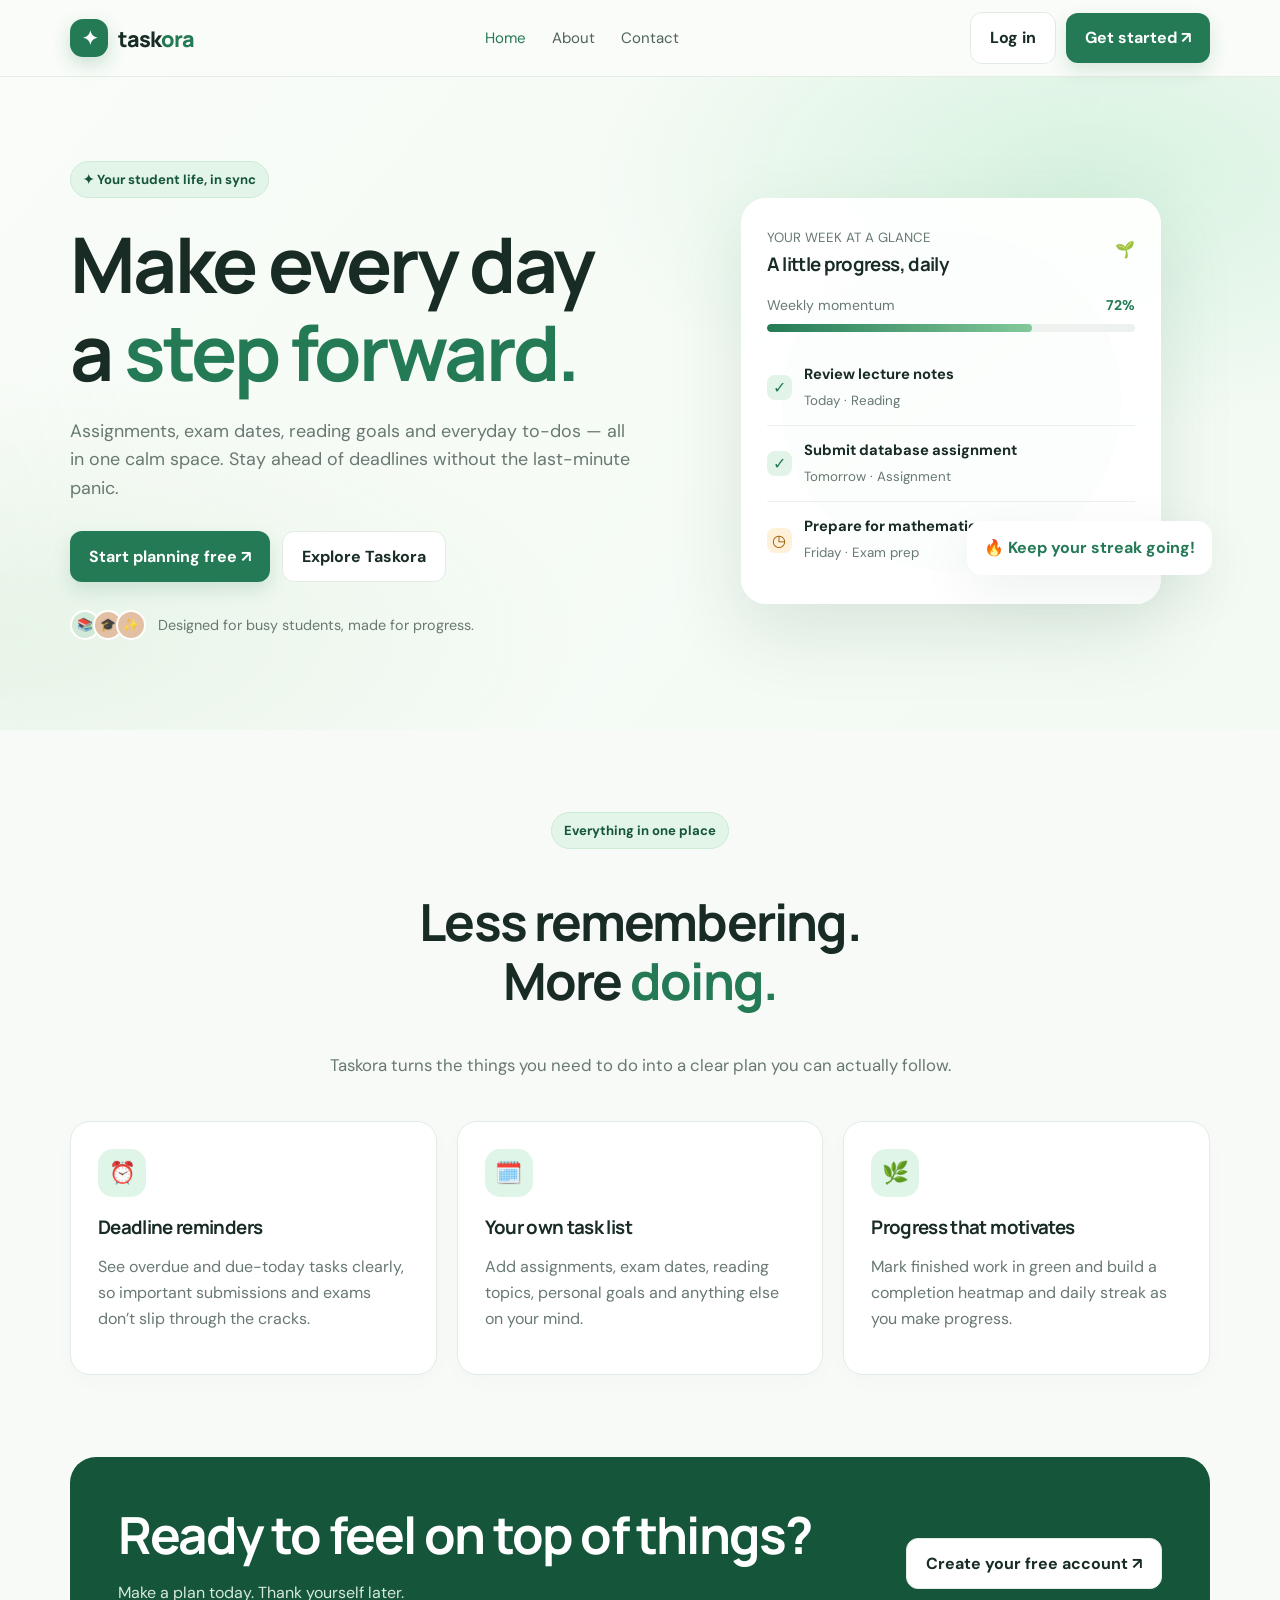
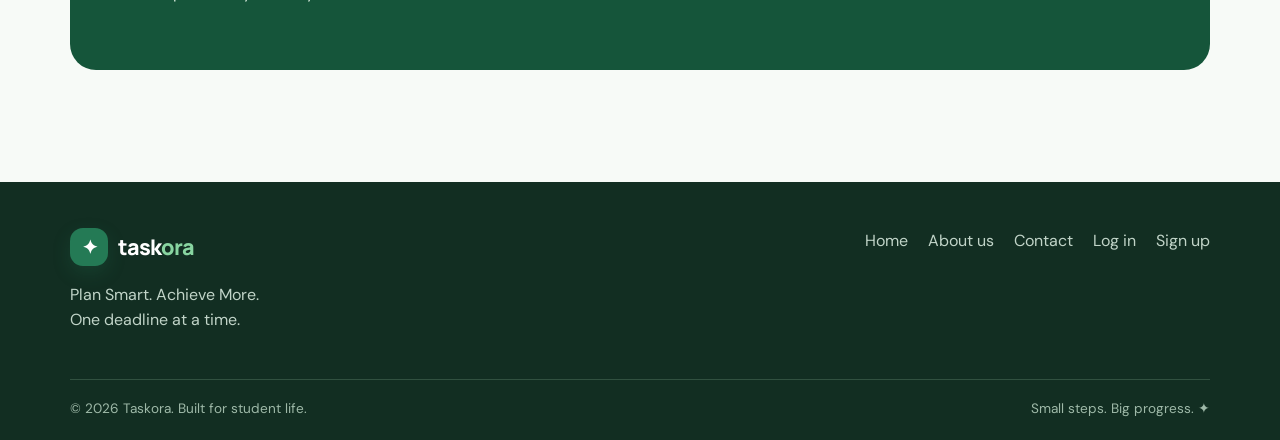
==== taskora/index.html @ 34392386 "first commit" ====
<!DOCTYPE html>
<html lang="en"><head><meta charset="UTF-8"><meta name="viewport" content="width=device-width,initial-scale=1"><meta name="description" content="Taskora helps students plan assignments, exams, study sessions, and daily goals."><title>Taskora — Plan Smart. Achieve More.</title><link rel="stylesheet" href="assets/css/style.css"></head><body>
<header class="site-header"><div class="container nav">
<a class="brand" href="index.html"><span class="brand-mark">✦</span><span>task<em>ora</em></span></a>
<nav class="nav-links" aria-label="Main navigation"><a class="active" href="index.html">Home</a><a class="" href="about.html">About</a><a class="" href="contact.html">Contact</a></nav>
<div class="nav-actions"><a class="btn btn-light" href="login.html">Log in</a><a class="btn btn-primary" href="signup.html">Get started ↗</a></div>
</div></header>
<main><section class="hero"><div class="container hero-grid"><div><span class="eyebrow">✦ Your student life, in sync</span><h1>Make every day a <span>step forward.</span></h1><p class="hero-copy">Assignments, exam dates, reading goals and everyday to-dos — all in one calm space. Stay ahead of deadlines without the last-minute panic.</p><div class="hero-actions"><a class="btn btn-primary" href="signup.html">Start planning free ↗</a><a class="btn btn-light" href="about.html">Explore Taskora</a></div><div class="micro-proof"><div class="avatar-stack"><span>📚</span><span>🎓</span><span>✨</span></div><span>Designed for busy students, made for progress.</span></div></div><div class="hero-art"><div class="orb"></div><div class="hero-panel"><div class="panel-top"><div><small>YOUR WEEK AT A GLANCE</small><h3 style="margin:5px 0 0">A little progress, daily</h3></div><span>🌱</span></div><p style="font-size:.88rem;margin:18px 0 5px">Weekly momentum <b style="float:right;color:#247a55">72%</b></p><div class="progress-line"><span></span></div><div class="demo-task"><span class="demo-check">✓</span><div><strong>Review lecture notes</strong><small>Today · Reading</small></div></div><div class="demo-task"><span class="demo-check">✓</span><div><strong>Submit database assignment</strong><small>Tomorrow · Assignment</small></div></div><div class="demo-task"><span class="demo-check" style="background:#fff0d9;color:#9c5b00">◷</span><div><strong>Prepare for mathematics exam</strong><small>Friday · Exam prep</small></div></div></div><div class="floating-note">🔥 <span>Keep your streak going!</span></div></div></div></section>
<section class="section"><div class="container"><div class="section-head"><span class="eyebrow">Everything in one place</span><h2>Less remembering.<br>More <span style="color:var(--green)">doing.</span></h2><p>Taskora turns the things you need to do into a clear plan you can actually follow.</p></div><div class="feature-grid"><article class="feature-card"><div class="feature-icon">⏰</div><h3>Deadline reminders</h3><p>See overdue and due-today tasks clearly, so important submissions and exams don’t slip through the cracks.</p></article><article class="feature-card"><div class="feature-icon">🗓️</div><h3>Your own task list</h3><p>Add assignments, exam dates, reading topics, personal goals and anything else on your mind.</p></article><article class="feature-card"><div class="feature-icon">🌿</div><h3>Progress that motivates</h3><p>Mark finished work in green and build a completion heatmap and daily streak as you make progress.</p></article></div></div></section>
<section class="section" style="padding-top:0"><div class="container"><div class="cta-band"><div><h2>Ready to feel on top of things?</h2><p>Make a plan today. Thank yourself later.</p></div><a class="btn btn-light" href="signup.html">Create your free account ↗</a></div></div></section></main>
<footer class="site-footer"><div class="container"><div class="footer-top"><div><a class="brand" href="index.html"><span class="brand-mark">✦</span><span>task<em>ora</em></span></a><p>Plan Smart. Achieve More.<br>One deadline at a time.</p></div><div class="footer-links"><a href="index.html">Home</a><a href="about.html">About us</a><a href="contact.html">Contact</a><a href="login.html">Log in</a><a href="signup.html">Sign up</a></div></div><div class="footer-bottom"><span>© 2026 Taskora. Built for student life.</span><span>Small steps. Big progress. ✦</span></div></div></footer></body></html>
---- taskora/assets/css/style.css ----
@import url('https://fonts.googleapis.com/css2?family=DM+Sans:wght@400;500;600;700&family=Manrope:wght@400;500;600;700;800&display=swap');
:root{--green:#247a55;--green-dark:#15553a;--mint:#dff5e8;--ink:#182b25;--muted:#687971;--paper:#f7faf7;--white:#fff;--line:#e2ebe5;--orange:#f4a261;--red:#c94c4c;--shadow:0 18px 55px #153f2b12}
*{box-sizing:border-box}html{scroll-behavior:smooth}body{margin:0;font-family:'DM Sans',sans-serif;color:var(--ink);background:var(--paper);line-height:1.6}h1,h2,h3,h4{font-family:Manrope,sans-serif;line-height:1.15;letter-spacing:-.035em}h1{font-size:clamp(2.5rem,6vw,5rem)}h2{font-size:clamp(2rem,4vw,3.2rem)}p{color:var(--muted)}a{color:inherit;text-decoration:none}button,input,textarea,select{font:inherit}button,.btn{cursor:pointer;border:0}.container{width:min(1140px,calc(100% - 40px));margin:auto}.site-header{position:sticky;top:0;z-index:20;background:#f9fcf8eF;backdrop-filter:blur(16px);border-bottom:1px solid #e3ece5}.nav{height:76px;display:flex;align-items:center;justify-content:space-between;gap:24px}.brand{display:inline-flex;align-items:center;gap:10px;font:800 1.35rem Manrope,sans-serif;letter-spacing:-.05em}.brand-mark{width:38px;height:38px;display:grid;place-items:center;border-radius:13px;background:var(--green);color:white;font-size:1.2rem;box-shadow:0 7px 18px #247a5538}.brand em{font-style:normal;color:var(--green)}.nav-links{display:flex;align-items:center;gap:26px;font-size:.94rem;color:#4f6359}.nav-links a:hover,.nav-links a.active{color:var(--green)}.nav-actions{display:flex;align-items:center;gap:10px}.btn{display:inline-flex;align-items:center;justify-content:center;gap:8px;padding:12px 19px;border-radius:12px;font-weight:700;transition:transform .2s,box-shadow .2s,background .2s}.btn:hover{transform:translateY(-2px)}.btn-primary{background:var(--green);color:#fff;box-shadow:0 8px 18px #247a5528}.btn-primary:hover{background:var(--green-dark)}.btn-light{background:#fff;border:1px solid var(--line);color:var(--ink)}.btn-ghost{background:transparent;color:var(--green)}.hero{position:relative;overflow:hidden;padding:84px 0 90px;background:radial-gradient(ellipse at 85% 15%,#d7f2df 0,transparent 33%),radial-gradient(ellipse at 0 85%,#e7f4e7 0,transparent 32%),linear-gradient(130deg,#f9fcf8,#f2faf3)}.hero-grid{display:grid;grid-template-columns:1.05fr .95fr;align-items:center;gap:48px}.eyebrow{display:inline-flex;align-items:center;gap:8px;background:#e3f5e8;color:var(--green-dark);border:1px solid #ccebd5;border-radius:999px;padding:7px 12px;font-weight:700;font-size:.82rem}.hero h1{margin:22px 0 20px}.hero h1 span{color:var(--green)}.hero-copy{font-size:1.12rem;max-width:590px}.hero-actions{display:flex;gap:12px;flex-wrap:wrap;margin:28px 0}.micro-proof{display:flex;align-items:center;gap:12px;color:var(--muted);font-size:.9rem}.avatar-stack{display:flex}.avatar-stack span{width:30px;height:30px;border-radius:50%;display:grid;place-items:center;background:#e3bfa3;border:2px solid white;margin-left:-7px;font-size:.8rem}.avatar-stack span:first-child{margin-left:0;background:#d2e9d9}.hero-art{position:relative;min-height:420px;display:grid;place-items:center}.orb{position:absolute;width:340px;height:340px;border-radius:50%;background:linear-gradient(145deg,#dff5e6,#b6e4c7);filter:blur(1px);animation:float 7s ease-in-out infinite}.hero-panel{position:relative;width:min(100%,420px);padding:25px;border-radius:25px;background:#ffffffed;border:1px solid white;box-shadow:0 28px 75px #235f3b22;transform:rotate(2deg);animation:rise .8s ease both}.panel-top{display:flex;justify-content:space-between;align-items:center}.panel-top small,.muted{color:var(--muted)}.progress-line{height:8px;border-radius:9px;background:#edf2ee;overflow:hidden;margin:8px 0 18px}.progress-line span{display:block;width:72%;height:100%;background:linear-gradient(90deg,#247a55,#83c99a);border-radius:9px}.demo-task{display:flex;align-items:center;gap:12px;padding:13px 0;border-bottom:1px solid #edf1ed}.demo-task:last-child{border:0}.demo-check{width:25px;height:25px;display:grid;place-items:center;border-radius:8px;background:#e2f4e7;color:var(--green)}.demo-task strong{display:block;font-size:.92rem}.demo-task small{color:var(--muted)}.floating-note{position:absolute;right:-2px;bottom:36px;padding:14px 17px;background:white;border-radius:15px;box-shadow:var(--shadow);font-weight:700;animation:float 5s ease-in-out infinite}.floating-note span{color:var(--green)}.section{padding:82px 0}.section-head{text-align:center;max-width:700px;margin:0 auto 42px}.section-head p{font-size:1.05rem}.feature-grid,.values-grid{display:grid;grid-template-columns:repeat(3,1fr);gap:20px}.feature-card,.value-card{background:#fff;border:1px solid var(--line);padding:27px;border-radius:20px;box-shadow:0 6px 22px #153f2b05;transition:transform .25s,box-shadow .25s}.feature-card:hover,.value-card:hover{transform:translateY(-6px);box-shadow:var(--shadow)}.feature-icon{width:48px;height:48px;border-radius:15px;display:grid;place-items:center;background:var(--mint);font-size:1.35rem}.feature-card h3{margin:20px 0 8px}.cta-band{background:var(--green-dark);color:#fff;padding:48px;border-radius:26px;display:flex;justify-content:space-between;align-items:center;gap:20px}.cta-band h2{margin:0;color:#fff}.cta-band p{color:#d5e9dc}.page-hero{padding:68px 0 50px;background:radial-gradient(ellipse at 85% 20%,#d8f1df,transparent 35%),#f5faf5;text-align:center}.page-hero h1{font-size:clamp(2.4rem,5vw,4rem);margin:15px auto}.page-hero p{max-width:680px;margin:0 auto;font-size:1.08rem}.about-grid{display:grid;grid-template-columns:1fr 1fr;align-items:center;gap:45px}.about-visual{min-height:360px;border-radius:26px;background:linear-gradient(140deg,#dff4e5,#b7e0c5);display:grid;place-items:center;font-size:8rem;position:relative;overflow:hidden}.about-visual:after{content:"";position:absolute;width:230px;height:230px;border:1px solid #fff8;border-radius:50%;animation:spin 22s linear infinite}.team-grid{display:grid;grid-template-columns:repeat(3,1fr);gap:22px}.team-card{overflow:hidden;background:white;border:1px solid var(--line);border-radius:20px;text-align:center;padding-bottom:24px}.team-photo{height:210px;width:100%;object-fit:cover;background:#e1eee4}.team-card h3{margin:18px 0 4px}.team-card p{margin:0}.contact-grid{display:grid;grid-template-columns:.8fr 1.2fr;gap:28px}.contact-info,.form-card,.auth-card,.profile-card,.panel-card{background:#fff;border:1px solid var(--line);border-radius:22px;padding:28px;box-shadow:var(--shadow)}.contact-item{display:flex;gap:14px;margin:25px 0}.contact-item b{display:block}.field{margin:0 0 17px}.field label{display:block;font-size:.9rem;font-weight:700;margin-bottom:7px}.field input,.field textarea,.field select,.filter-select{width:100%;padding:13px 14px;border:1px solid #dbe6de;border-radius:11px;background:#fbfdfb;outline:none;color:var(--ink)}.field input:focus,.field textarea:focus,.field select:focus{border-color:#65ae7d;box-shadow:0 0 0 3px #dff5e8}.field textarea{min-height:130px;resize:vertical}.auth-shell{min-height:calc(100vh - 150px);display:grid;place-items:center;padding:55px 20px;background:radial-gradient(ellipse at 20% 20%,#dff5e6,transparent 34%),radial-gradient(ellipse at 80% 80%,#d5eddd,transparent 30%),#f7faf7}.auth-card{width:min(100%,460px);padding:36px;animation:rise .55s ease both}.auth-card h1{font-size:2.1rem;margin:10px 0}.auth-card>p{margin-bottom:25px}.auth-logo{display:flex;justify-content:center;margin-bottom:20px}.auth-card .btn{width:100%}.divider{display:flex;align-items:center;gap:12px;color:#8a9a91;font-size:.83rem;margin:20px 0}.divider:before,.divider:after{content:"";height:1px;background:var(--line);flex:1}.form-message{font-size:.9rem;margin:12px 0}.form-message.error{color:#b23c3c}.form-message.success{color:var(--green)}.auth-bottom{text-align:center;margin:20px 0 0;font-size:.9rem}.dashboard-wrap{padding:36px 0 70px}.dashboard-heading{display:flex;justify-content:space-between;align-items:center;gap:20px;margin-bottom:25px}.dashboard-heading h1{font-size:2.3rem;margin:0 0 8px}.dashboard-layout{display:grid;grid-template-columns:1.65fr .85fr;gap:22px;align-items:start}.stats-grid{display:grid;grid-template-columns:repeat(4,1fr);gap:14px;margin-bottom:22px}.stat-card{background:white;border:1px solid var(--line);border-radius:17px;padding:18px}.stat-card small{display:block;color:var(--muted)}.stat-card strong{font:800 1.8rem Manrope,sans-serif;display:block;margin-top:7px}.stat-icon{float:right;font-size:1.2rem}.panel-card{margin-bottom:20px;padding:24px}.panel-heading{display:flex;justify-content:space-between;align-items:center;gap:14px;margin-bottom:20px}.panel-heading h2{font-size:1.25rem;margin:0}.task-form-grid{display:grid;grid-template-columns:1fr 1fr;gap:0 14px}.field.full{grid-column:1/-1}.task-row{display:flex;align-items:center;gap:13px;padding:15px 0;border-bottom:1px solid #edf1ed}.task-row:last-child{border-bottom:0}.task-icon{width:43px;height:43px;border-radius:13px;background:#edf7ef;display:grid;place-items:center;font-size:1.25rem}.task-main{flex:1;min-width:0}.task-main strong{display:block;overflow-wrap:anywhere}.task-main span{display:block;font-size:.82rem;color:var(--muted)}.status-pill{white-space:nowrap;border-radius:999px;padding:5px 9px;font-size:.75rem;font-weight:700;background:#edf6ef;color:#2c7b4d}.status-pill.overdue{background:#fde8e6;color:#b73c38}.status-pill.due{background:#fff0d9;color:#9c5b00}.status-pill.done{background:#dff5e8;color:#176c42}.profile-top{display:flex;align-items:center;gap:13px}.profile-avatar{width:52px;height:52px;border-radius:17px;display:grid;place-items:center;background:var(--green);color:white;font:800 1.4rem Manrope}.profile-top h3{margin:0}.profile-top p{margin:2px 0}.heatmap{display:grid;grid-template-columns:repeat(12,1fr);gap:5px;margin:18px 0}.heat-cell{aspect-ratio:1;border-radius:4px;background:#edf2ee}.heat-cell.level-1{background:#c9e9d2}.heat-cell.level-2{background:#91d1a4}.heat-cell.level-3{background:#55ad75}.heat-cell.level-4{background:#247a55}.heat-legend{display:flex;justify-content:space-between;align-items:center;color:var(--muted);font-size:.75rem}.streak-box{display:flex;justify-content:space-between;align-items:center;background:#fff8e9;border-radius:14px;padding:14px;margin-top:16px}.streak-box strong{font-size:1.4rem}.reminder-banner{padding:14px 18px;border-radius:13px;background:#fff0d9;color:#805000;font-weight:700;margin-bottom:20px}.task-toolbar{display:flex;gap:12px;flex-wrap:wrap}.task-toolbar .filter-select{width:auto;min-width:155px}.task-card{display:flex;align-items:center;gap:15px;padding:18px;background:#fff;border:1px solid var(--line);border-radius:17px;margin-bottom:12px;transition:background .2s,border .2s}.task-card.is-complete{background:#e9f8ed;border-color:#b9e4c5}.complete-toggle{flex:0 0 29px;width:29px;height:29px;border:2px solid #a9b9ae;border-radius:9px;background:white;color:white;font-weight:800}.is-complete .complete-toggle{background:var(--green);border-color:var(--green)}.task-card-content{flex:1;min-width:0}.task-card h3{font-size:1rem;margin:0 0 5px;overflow-wrap:anywhere}.task-card p{font-size:.85rem;margin:0}.task-card.is-complete h3{text-decoration:line-through;color:#3e7653}.task-card .task-note{margin-top:7px}.delete-task{background:transparent;color:#a34c4c;font-size:.82rem;font-weight:700;padding:7px}.empty-state{text-align:center;padding:30px;color:var(--muted);background:#fbfdfb;border:1px dashed #d9e5dc;border-radius:14px}.site-footer{background:#122e22;color:#fff;padding:46px 0 20px;margin-top:30px}.footer-top{display:flex;justify-content:space-between;gap:30px;flex-wrap:wrap}.site-footer p,.site-footer a{color:#c1d4c8}.footer-links{display:flex;gap:20px;flex-wrap:wrap}.footer-bottom{border-top:1px solid #315140;margin-top:30px;padding-top:18px;color:#9eb9a8;font-size:.85rem;display:flex;justify-content:space-between;gap:15px;flex-wrap:wrap}.site-footer .brand{color:white}.site-footer .brand em{color:#88d5a1}.mobile-menu{display:none}
@keyframes rise{from{opacity:0;transform:translateY(18px)}to{opacity:1;transform:translateY(0)}}@keyframes float{0%,100%{transform:translateY(0)}50%{transform:translateY(-13px)}}@keyframes spin{to{transform:rotate(360deg)}}
@media(max-width:900px){.nav-links{gap:13px}.hero-grid,.dashboard-layout,.about-grid,.contact-grid{grid-template-columns:1fr}.hero-art{min-height:370px}.stats-grid{grid-template-columns:repeat(2,1fr)}.team-grid,.feature-grid,.values-grid{grid-template-columns:repeat(2,1fr)}.dashboard-layout{gap:10px}.about-visual{min-height:280px}}
@media(max-width:650px){.nav{height:auto;min-height:70px;flex-wrap:wrap;padding:12px 0}.nav-links{order:3;width:100%;overflow:auto;padding:7px 0;gap:18px}.nav-actions .btn-light{display:none}.nav-actions .btn{padding:10px 12px}.hero{padding:55px 0}.hero-grid{gap:15px}.hero-art{min-height:330px}.orb{width:260px;height:260px}.hero-panel{padding:19px}.floating-note{right:0;bottom:10px}.section{padding:55px 0}.feature-grid,.values-grid,.team-grid{grid-template-columns:1fr}.cta-band{padding:28px;display:block}.cta-band .btn{margin-top:15px}.contact-grid{gap:16px}.auth-card{padding:25px}.dashboard-heading{align-items:flex-start;flex-direction:column}.stats-grid{gap:9px}.stat-card{padding:14px}.stat-card strong{font-size:1.5rem}.panel-card{padding:18px}.task-form-grid{grid-template-columns:1fr}.field.full{grid-column:auto}.task-toolbar .filter-select{width:100%}.task-card{gap:10px;flex-wrap:wrap}.task-card-content{width:calc(100% - 50px)}.task-card .status-pill{margin-left:40px}.footer-top{display:block}.footer-links{margin-top:20px}}

/* Taskora developer profile */
.team-card {
  transition: transform 0.3s ease, box-shadow 0.3s ease;
}

.team-card:hover {
  transform: translateY(-8px);
  box-shadow: 0 18px 40px rgba(21, 85, 58, 0.12);
}

.team-photo {
  display: block;
  width: 100%;
  height: 280px;
  object-fit: cover;
  object-position: center;
  background: #dff5e8;
}

.team-card h3 {
  padding: 0 12px;
  font-size: 1.05rem;
  overflow-wrap: anywhere;
}

.team-card p {
  padding: 0 12px;
}
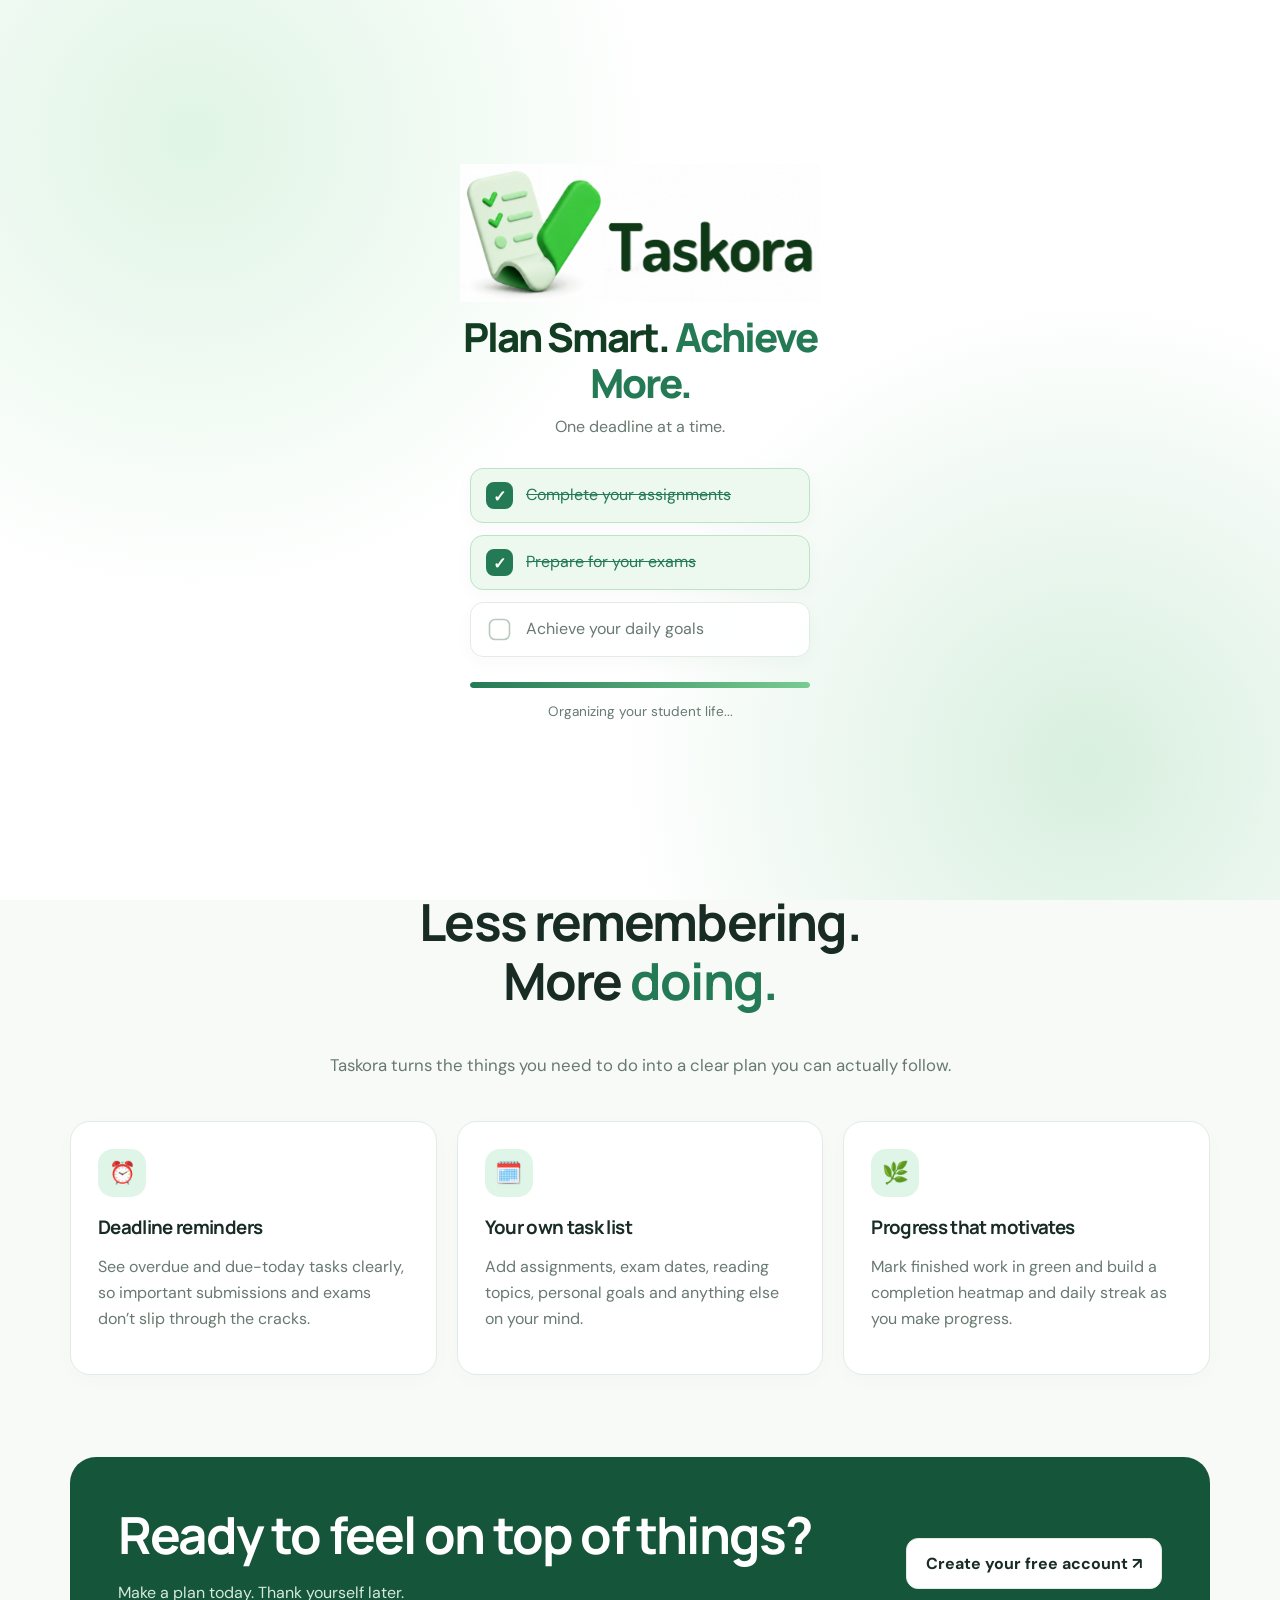
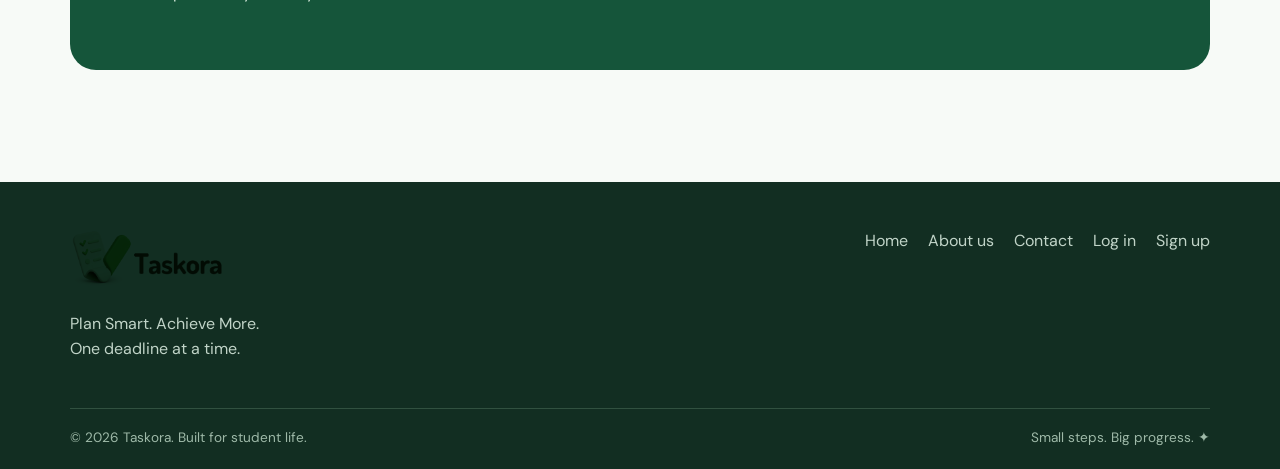
==== commit 501e4635: "Initial commit" ====
--- a/taskora/index.html
+++ b/taskora/index.html
@@ -1,11 +1,98 @@
 <!DOCTYPE html>
-<html lang="en"><head><meta charset="UTF-8"><meta name="viewport" content="width=device-width,initial-scale=1"><meta name="description" content="Taskora helps students plan assignments, exams, study sessions, and daily goals."><title>Taskora — Plan Smart. Achieve More.</title><link rel="stylesheet" href="assets/css/style.css"></head><body>
-<header class="site-header"><div class="container nav">
-<a class="brand" href="index.html"><span class="brand-mark">✦</span><span>task<em>ora</em></span></a>
-<nav class="nav-links" aria-label="Main navigation"><a class="active" href="index.html">Home</a><a class="" href="about.html">About</a><a class="" href="contact.html">Contact</a></nav>
+<html lang="en">
+<head>
+<meta charset="UTF-8">
+<meta name="viewport" content="width=device-width,initial-scale=1">
+<meta name="description" content="Taskora helps students plan assignments, exams, study sessions, and daily goals.">
+<title>
+       Taskora — Plan Smart. Achieve More.
+    </title>
+<link rel="stylesheet" href="assets/css/style.css">
+</head><body>
+    
+<!-- Taskora Animated Splash Screen -->
+<div class="splash-screen" id="splashScreen">
+    <div class="splash-content">
+
+        <img
+            src="assets/images/taskora-logo.png"
+            alt="Taskora Logo"
+            class="splash-logo"
+        >
+
+        <h1 class="splash-title">
+            Plan Smart. <span>Achieve More.</span>
+        </h1>
+
+        <p class="splash-subtitle">
+            One deadline at a time.
+        </p>
+
+        <div class="splash-tasks">
+            <div class="splash-task">
+                <span class="splash-checkbox">✓</span>
+                <span>Complete your assignments</span>
+            </div>
+
+            <div class="splash-task">
+                <span class="splash-checkbox">✓</span>
+                <span>Prepare for your exams</span>
+            </div>
+
+            <div class="splash-task">
+                <span class="splash-checkbox">✓</span>
+                <span>Achieve your daily goals</span>
+            </div>
+        </div>
+
+        <div class="splash-progress">
+            <span></span>
+        </div>
+
+        <p class="splash-loading">Organizing your student life...</p>
+
+    </div>
+</div>
+
+<header class="site-header">
+<div class="container nav">
+
+<a class="brand" href="index.html" aria-label="Taskora Home">
+    <img
+        class="brand-logo"
+        src="assets/images/taskora-logo.png"
+        alt="Taskora"
+    >
+</a>
+
+<nav class="nav-links" aria-label="Main navigation">
+    <a class="active" href="index.html">Home</a>
+    <a class="" href="about.html">About</a>
+    <a class="" href="contact.html">Contact</a>
+</nav>
 <div class="nav-actions"><a class="btn btn-light" href="login.html">Log in</a><a class="btn btn-primary" href="signup.html">Get started ↗</a></div>
 </div></header>
-<main><section class="hero"><div class="container hero-grid"><div><span class="eyebrow">✦ Your student life, in sync</span><h1>Make every day a <span>step forward.</span></h1><p class="hero-copy">Assignments, exam dates, reading goals and everyday to-dos — all in one calm space. Stay ahead of deadlines without the last-minute panic.</p><div class="hero-actions"><a class="btn btn-primary" href="signup.html">Start planning free ↗</a><a class="btn btn-light" href="about.html">Explore Taskora</a></div><div class="micro-proof"><div class="avatar-stack"><span>📚</span><span>🎓</span><span>✨</span></div><span>Designed for busy students, made for progress.</span></div></div><div class="hero-art"><div class="orb"></div><div class="hero-panel"><div class="panel-top"><div><small>YOUR WEEK AT A GLANCE</small><h3 style="margin:5px 0 0">A little progress, daily</h3></div><span>🌱</span></div><p style="font-size:.88rem;margin:18px 0 5px">Weekly momentum <b style="float:right;color:#247a55">72%</b></p><div class="progress-line"><span></span></div><div class="demo-task"><span class="demo-check">✓</span><div><strong>Review lecture notes</strong><small>Today · Reading</small></div></div><div class="demo-task"><span class="demo-check">✓</span><div><strong>Submit database assignment</strong><small>Tomorrow · Assignment</small></div></div><div class="demo-task"><span class="demo-check" style="background:#fff0d9;color:#9c5b00">◷</span><div><strong>Prepare for mathematics exam</strong><small>Friday · Exam prep</small></div></div></div><div class="floating-note">🔥 <span>Keep your streak going!</span></div></div></div></section>
+<main><section class="hero">
+    <div class="container hero-grid">
+        <div>
+            <span class="eyebrow">✦ Your student life, in sync</span>
+            <h1>Make every day a <span>step forward.</span>
+            </h1><p class="hero-copy">Assignments, exam dates, reading goals and everyday to-dos — all in one calm space. Stay ahead of deadlines without the last-minute panic.</p>
+            <div class="hero-actions"><a class="btn btn-primary" href="signup.html">Start planning free ↗</a><a class="btn btn-light" href="about.html">Explore Taskora</a></div>
+            <div class="micro-proof"><div class="avatar-stack"><span>📚</span><span>🎓</span><span>✨</span></div><span>Designed for busy students, made for progress.</span></div>
+        </div><div class="hero-art"><div class="orb"></div>
+        <div class="hero-panel"><div class="panel-top"><div><small>YOUR WEEK AT A GLANCE</small><h3 style="margin:5px 0 0">A little progress, daily</h3></div><span>🌱</span></div><p style="font-size:.88rem;margin:18px 0 5px">Weekly momentum <b style="float:right;color:#247a55">72%</b></p><div class="progress-line"><span></span></div><div class="demo-task"><span class="demo-check">✓</span><div><strong>Review lecture notes</strong><small>Today · Reading</small></div></div><div class="demo-task"><span class="demo-check">✓</span><div><strong>Submit database assignment</strong><small>Tomorrow · Assignment</small></div></div><div class="demo-task"><span class="demo-check" style="background:#fff0d9;color:#9c5b00">◷</span><div><strong>Prepare for mathematics exam</strong><small>Friday · Exam prep</small></div></div></div><div class="floating-note">🔥 <span>Keep your streak going!</span></div></div></div></section>
 <section class="section"><div class="container"><div class="section-head"><span class="eyebrow">Everything in one place</span><h2>Less remembering.<br>More <span style="color:var(--green)">doing.</span></h2><p>Taskora turns the things you need to do into a clear plan you can actually follow.</p></div><div class="feature-grid"><article class="feature-card"><div class="feature-icon">⏰</div><h3>Deadline reminders</h3><p>See overdue and due-today tasks clearly, so important submissions and exams don’t slip through the cracks.</p></article><article class="feature-card"><div class="feature-icon">🗓️</div><h3>Your own task list</h3><p>Add assignments, exam dates, reading topics, personal goals and anything else on your mind.</p></article><article class="feature-card"><div class="feature-icon">🌿</div><h3>Progress that motivates</h3><p>Mark finished work in green and build a completion heatmap and daily streak as you make progress.</p></article></div></div></section>
 <section class="section" style="padding-top:0"><div class="container"><div class="cta-band"><div><h2>Ready to feel on top of things?</h2><p>Make a plan today. Thank yourself later.</p></div><a class="btn btn-light" href="signup.html">Create your free account ↗</a></div></div></section></main>
-<footer class="site-footer"><div class="container"><div class="footer-top"><div><a class="brand" href="index.html"><span class="brand-mark">✦</span><span>task<em>ora</em></span></a><p>Plan Smart. Achieve More.<br>One deadline at a time.</p></div><div class="footer-links"><a href="index.html">Home</a><a href="about.html">About us</a><a href="contact.html">Contact</a><a href="login.html">Log in</a><a href="signup.html">Sign up</a></div></div><div class="footer-bottom"><span>© 2026 Taskora. Built for student life.</span><span>Small steps. Big progress. ✦</span></div></div></footer></body></html>
+<footer class="site-footer"><div class="container"><div class="footer-top"><div>
+    
+<a class="brand footer-brand" href="index.html"
+   aria-label="Taskora Home">
+    <img
+        class="brand-logo"
+        src="assets/images/taskora-logo.png"
+        alt="Taskora"
+    >
+</a>
+
+    <p>Plan Smart. Achieve More.<br>One deadline at a time.</p></div><div class="footer-links"><a href="index.html">Home</a><a href="about.html">About us</a><a href="contact.html">Contact</a><a href="login.html">Log in</a><a href="signup.html">Sign up</a></div></div><div class="footer-bottom"><span>© 2026 Taskora. Built for student life.</span><span>Small steps. Big progress. ✦</span></div></div></footer><script src="assets/js/splash.js"></script></body></html>
--- a/taskora/assets/css/style.css
+++ b/taskora/assets/css/style.css
@@ -33,3 +33,325 @@
 .team-card p {
   padding: 0 12px;
 }
+
+/* ================================
+   TASKORA LOGO
+================================ */
+.brand {
+    display: inline-flex;
+    align-items: center;
+    flex-shrink: 0;
+}
+
+.brand-logo {
+    display: block;
+    width: 155px;
+    height: auto;
+    max-height: 60px;
+    object-fit: contain;
+    mix-blend-mode: multiply;
+}
+
+.footer-brand .brand-logo {
+    width: 155px;
+}
+
+/* ================================
+   TASKORA SPLASH SCREEN
+================================ */
+.splash-screen {
+    position: fixed;
+    inset: 0;
+    z-index: 99999;
+    display: flex;
+    align-items: center;
+    justify-content: center;
+    min-height: 100vh;
+    padding: 24px;
+    overflow: hidden;
+    background:
+        radial-gradient(
+            circle at 15% 15%,
+            #e0f5e5 0,
+            transparent 35%
+        ),
+        radial-gradient(
+            circle at 85% 85%,
+            #d8efdf 0,
+            transparent 35%
+        ),
+        #ffffff;
+    opacity: 1;
+    visibility: visible;
+    transition:
+        opacity 0.8s ease,
+        visibility 0.8s ease;
+}
+
+.splash-screen.splash-hidden {
+    opacity: 0;
+    visibility: hidden;
+    pointer-events: none;
+}
+
+.splash-content {
+    width: min(100%, 440px);
+    text-align: center;
+    animation: splashEntrance 0.9s ease both;
+}
+
+.splash-logo {
+    display: block;
+    width: min(100%, 360px);
+    height: auto;
+    margin: 0 auto 12px;
+    mix-blend-mode: multiply;
+    animation: logoFloat 2.5s ease-in-out infinite;
+}
+
+.splash-title {
+    margin: 12px 0 8px;
+    font-size: clamp(1.7rem, 5vw, 2.5rem);
+    font-weight: 800;
+    color: #123d22;
+    letter-spacing: -0.05em;
+    animation: titleReveal 0.9s ease both;
+}
+
+.splash-title span {
+    color: #247a55;
+}
+
+.splash-subtitle {
+    margin: 0 0 28px;
+    font-size: 1rem;
+    color: #687971;
+}
+
+.splash-tasks {
+    width: min(100%, 340px);
+    margin: 0 auto;
+    text-align: left;
+}
+
+.splash-task {
+    display: flex;
+    align-items: center;
+    gap: 13px;
+    margin: 12px 0;
+    padding: 13px 15px;
+    border: 1px solid #e2ebe5;
+    border-radius: 13px;
+    background: #ffffffd9;
+    box-shadow: 0 5px 18px #153f2b08;
+    color: #687971;
+    opacity: 0;
+    transform: translateY(15px);
+    animation: taskAppear 0.5s ease forwards;
+}
+
+.splash-task:nth-child(1) {
+    animation-delay: 0.5s;
+}
+
+.splash-task:nth-child(2) {
+    animation-delay: 1.15s;
+}
+
+.splash-task:nth-child(3) {
+    animation-delay: 1.8s;
+}
+
+.splash-checkbox {
+    display: grid;
+    flex-shrink: 0;
+    place-items: center;
+    width: 27px;
+    height: 27px;
+    border: 2px solid #b9c9bd;
+    border-radius: 8px;
+    background: #ffffff;
+    color: transparent;
+    font-weight: 800;
+    transform: scale(0.8);
+    transition:
+        background 0.3s ease,
+        border-color 0.3s ease,
+        color 0.3s ease,
+        transform 0.3s ease;
+}
+
+.splash-task.is-checked {
+    background: #edf8ef;
+    border-color: #b9e4c5;
+    color: #247a55;
+}
+
+.splash-task.is-checked .splash-checkbox {
+    background: #247a55;
+    border-color: #247a55;
+    color: white;
+    transform: scale(1);
+}
+
+.splash-task.is-checked > span:last-child {
+    text-decoration: line-through;
+}
+
+.splash-progress {
+    width: min(100%, 340px);
+    height: 6px;
+    margin: 25px auto 12px;
+    overflow: hidden;
+    border-radius: 20px;
+    background: #e8f0e9;
+}
+
+.splash-progress span {
+    display: block;
+    width: 0;
+    height: 100%;
+    border-radius: inherit;
+    background: linear-gradient(90deg, #247a55, #78cc91);
+    animation: progressFill 3.2s linear forwards;
+}
+
+.splash-loading {
+    font-size: 0.85rem;
+    color: #687971;
+    animation: loadingPulse 1.2s ease-in-out infinite;
+}
+
+/* ================================
+   ANIMATION KEYFRAMES
+================================ */
+@keyframes splashEntrance {
+    from {
+        opacity: 0;
+        transform: translateY(25px) scale(0.97);
+    }
+    to {
+        opacity: 1;
+        transform: translateY(0) scale(1);
+    }
+}
+
+@keyframes logoFloat {
+    0%, 100% {
+        transform: translateY(0);
+    }
+    50% {
+        transform: translateY(-5px);
+    }
+}
+
+@keyframes titleReveal {
+    from {
+        opacity: 0;
+        transform: translateY(12px);
+    }
+    to {
+        opacity: 1;
+        transform: translateY(0);
+    }
+}
+
+@keyframes taskAppear {
+    to {
+        opacity: 1;
+        transform: translateY(0);
+    }
+}
+
+@keyframes progressFill {
+    to {
+        width: 100%;
+    }
+}
+
+@keyframes loadingPulse {
+    0%, 100% {
+        opacity: 0.55;
+    }
+    50% {
+        opacity: 1;
+    }
+}
+
+/* Mobile responsiveness */
+@media (max-width: 650px) {
+    .brand-logo {
+        width: 125px;
+    }
+
+    .splash-logo {
+        width: min(100%, 300px);
+    }
+
+    .splash-content {
+        max-width: 360px;
+    }
+
+    .splash-task {
+        padding: 11px;
+        font-size: 0.9rem;
+    }
+}
+
+/* Respect accessibility preferences */
+@media (prefers-reduced-motion: reduce) {
+    .splash-content,
+    .splash-logo,
+    .splash-title,
+    .splash-task,
+    .splash-loading,
+    .splash-progress span {
+        animation: none;
+    }
+
+    .splash-task {
+        opacity: 1;
+        transform: none;
+    }
+
+    .splash-progress span {
+        width: 100%;
+    }
+}
+
+/* Taskora brand logo */
+.brand {
+    display: inline-flex;
+    align-items: center;
+    gap: 10px;
+    text-decoration: none;
+    font-size: 1.65rem;
+    font-weight: 800;
+    letter-spacing: -1px;
+    color: #172b22;
+}
+
+.brand-mark {
+    display: inline-flex;
+    align-items: center;
+    justify-content: center;
+    flex-shrink: 0;
+    line-height: 0;
+}
+
+.brand-mark svg {
+    display: block;
+    width: 38px;
+    height: 38px;
+    transition: transform 0.3s ease;
+}
+
+.brand:hover .brand-mark svg {
+    transform: rotate(-8deg) scale(1.08);
+}
+
+.brand em {
+    color: #247a55;
+    font-style: normal;
+}
+
